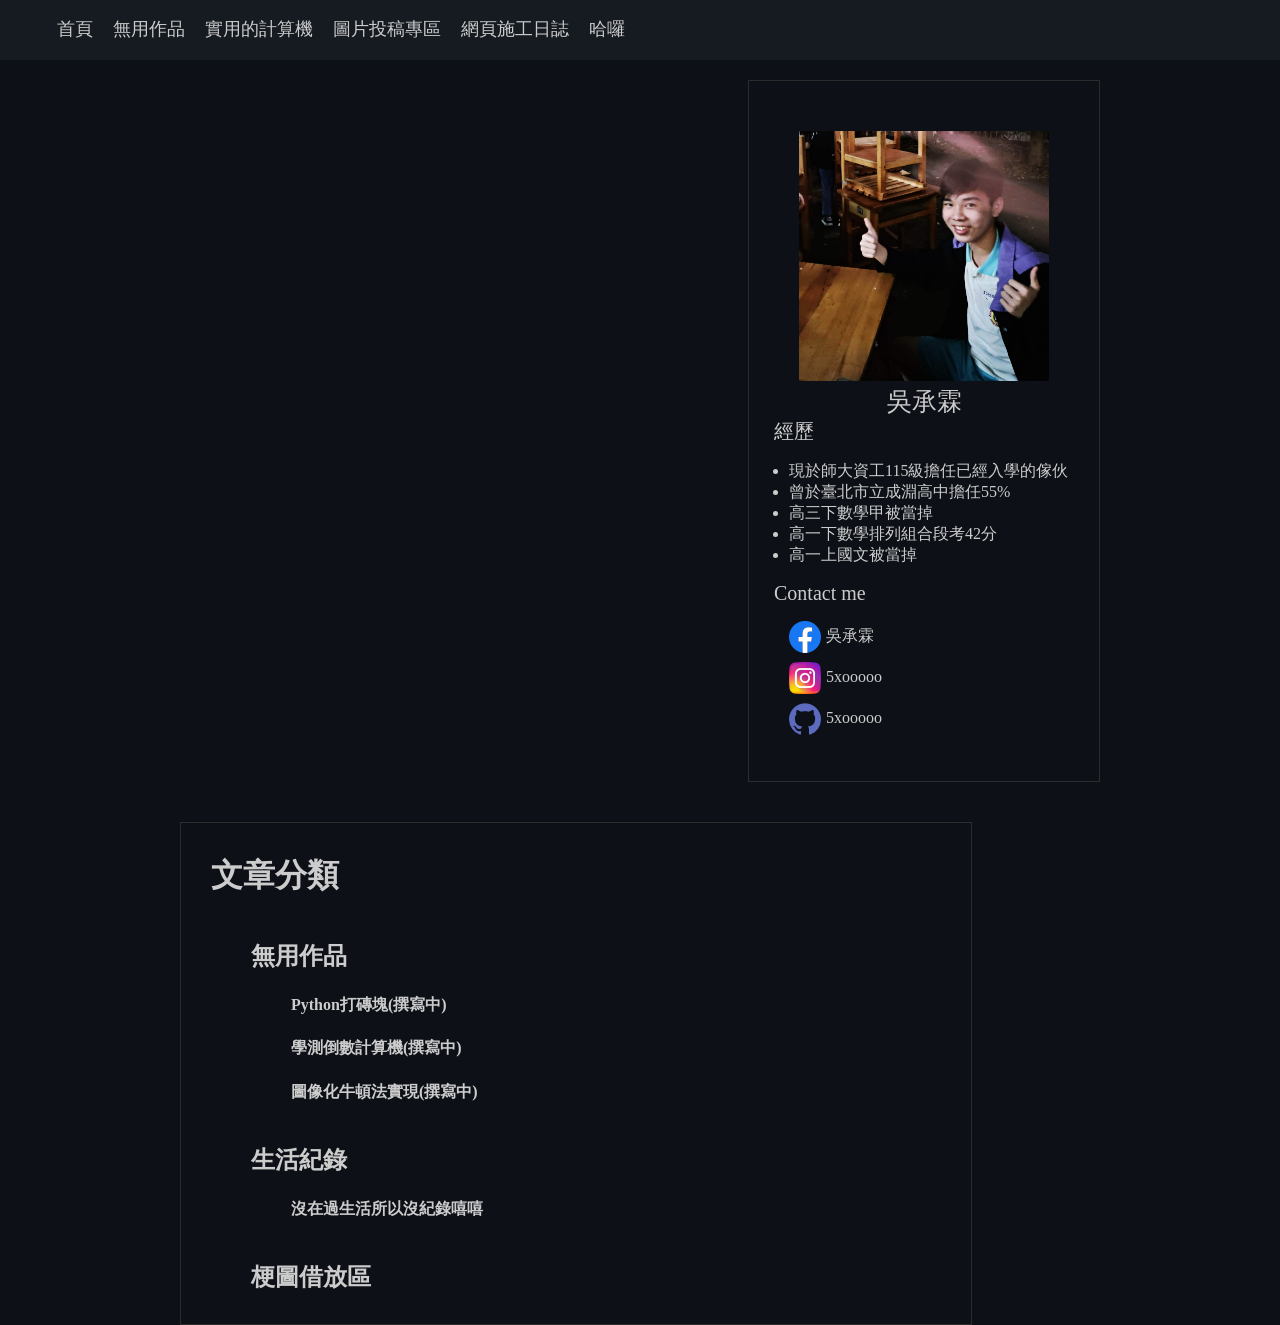
==== index.html @ 376e7422 "update changelog" ====
<!DOCTYPE html>
<html lang="en">
<head>
    <meta charset="UTF-8">
    <meta http-equiv="X-UA-Compatible" content="IE=edge">
    <meta name="viewport" content="width=device-width, initial-scale=1.0">
    <title>想不到標題</title>
    <link rel="stylesheet" href="style.css">
</head>
<body bgcolor="#0D1117">
    <script>
        window.fbAsyncInit = function() {
          FB.init({
            appId            : 'your-app-id',
            autoLogAppEvents : true,
            xfbml            : true,
            version          : 'v14.0'
          });
        };
      </script>
      <script async defer crossorigin="anonymous" src="https://connect.facebook.net/en_US/sdk.js"></script>
    <div id="fb-root"></div>
        <script async defer crossorigin="anonymous" 
        src="https://connect.facebook.net/zh_TW/sdk.js#xfbml=1&version=v14.0" nonce="ntwYewx9">
    </script>
    <!-- <div id="description" class="text">
            <font size="6">
                對標題有什麼好想法的歡迎告訴我 感激不盡
            </font><br>
    </div> -->

    <!-- <hr size="1px" color="#C3C3C3"> -->

    <div id="catalog">
        <div><ul>
            <li><a href="index.html">
                <font size="4">首頁</font>
            </a></li>
            <li><a href="articles/project.html">
                <font size="4">無用作品</font>
            </a></li>
            <li><a href="cal/cal.html">
                <font size="4">實用的計算機</font>
            </a></li>
            <li><a href="submit_img.html">
                <font size="4">圖片投稿專區</font>
            </a></li>
            <li><a href="changelog.html">
                <font size="4">網頁施工日誌</font>
            </a></li>
            <li><a href="nggyu/nggyu.html">
                <font size="4">哈囉</font>
            </a></li>
        </ul></div>
    </div>
    <!-- <hr size="1px" color="#C3C3C3"> -->

    <div class="introduction">
        <div id="myphoto">
            <img src="image/myphoto.jpg" width="250px" height="250px">
        </div>
        <div id="name">吳承霖</div>
        <div id="exp_title">經歷</div>
        <div id="exp">
            <ul>
                <li>現於師大資工115級擔任已經入學的傢伙</li>
                <li>曾於臺北市立成淵高中擔任55%</li>
                <li>高三下數學甲被當掉</li>
                <li>高一下數學排列組合段考42分</li>
                <li>高一上國文被當掉</li>
            </ul>
        </div>
        <div id="acc_title" style="margin-bottom: 0px;">Contact me</div>
        <div id="account">
            <ul>
                <li>
                    <div class="icon"><img src="image/facebook.png"></div>
                    <a href="https://www.facebook.com/profile.php?id=100003945487769">吳承霖</a>
                </li>
                <li>
                    <div class="icon"><img src="image/instagram.png"></div>
                    <a href="https://www.instagram.com/5xooooo/">5xooooo</a>
                </li>
                <li>
                    <div class="icon"><img src="image/github.png"></div>
                    <a href="https://github.com/5xooooo">5xooooo</a>
                </li>
            </ul>
        </div>
    </div>

    <!-- content_width = 1140px -->
    <div class="content">
        <h1>文章分類</h1>
        <div>
            <h2>無用作品</h2>
            <h4>Python打磚塊(撰寫中)</h4>
            <h4>學測倒數計算機(撰寫中)</h4>
            <h4>圖像化牛頓法實現(撰寫中)</h4>
        </div>
        <div>
            <h2>生活紀錄</h2>
            <h4>沒在過生活所以沒紀錄嘻嘻</h4>
        </div>
        <div>
            <h2>梗圖借放區</h2>
        </div>

    </div>
    <div class="fb-comments" data-href="https://5xooooo.github.io/" data-width="790" data-numposts="5"></div>
    <script src="script.js"></script>
    <!-- https://5xooooo.github.io/ -->
</body>
</html>
---- style.css ----
@font-face {
    font-family: bodytext;
    src:url(NotoSerifTC-SemiBold.otf) format("opentype"),
        local(msjh);
         
}

body{
    font-family: bodytext;
    margin: 0px;
    /* background-image: url("https://i.pinimg.com/originals/69/17/c3/6917c33f31912b1a7628cf3529fda4fc.jpg");
    background-size: 15%;
    background-attachment: fixed; */
}

hr{
    margin: 0px;
    margin-bottom: 0px;
}

div{
    opacity: 1;
}

#description{
    text-align: center;
    line-height: 80px;
    height: 80px;
    background-color: #161B22;
    color: #ccc;
    margin: 0px;
}

#catalog{
    list-style: none;
    background-color: #161B22;
    padding-top: 10px;
    padding-bottom: 10px;
    margin: 0px;
    height: 40px;
}

#catalog ul{
    display: flex;
    align-items: center;
    margin: 7px;
}

#catalog li{
    display: block;
    height: 10px;
    margin: 0px;
    float: left;
    /* border-style: solid; */
}

#catalog li a{
    text-decoration: none;
    color: #ccc;
    padding-right: 10px;
    padding-left: 10px;
    padding-top: 3px;
    padding-bottom: 3px;
    /* border: 1px solid #000; */
}

#catalog li a:hover{
    color: #929292;;
}

.introduction{
    width: 350px;
    height: 700px;
    float: right;
    margin-top: 20px;
    margin-right: 180px;
    margin-bottom: 20px;
    /* background-color: #0D1111; */
    color: #ccc;
    border: 0.1px solid #2c2c2c;
}

#myphoto{
    margin: 50px 50px 0px 50px;
}

#name{
    font-size: 25px;
    text-align: center;
    margin-top: 0px;
}

#exp_title, #acc_title{
    margin-left: 25px;
    font-size: 20px;
}

#exp ul li{
    /* list-style: none; */
    /* float: left; */
    position: relative;
    word-wrap: break-word;
    margin-right: 20px;
}

#account ul li{
    list-style: none;
    display: flex;
}

.icon{
    margin-bottom: 5px;
}

#account ul li a{
    height: 30px;
    display: flex;
    align-items: center;
    margin-top: 0px;
    margin-left: 5px;
    text-decoration: none;
    color: #ccc;
}

#account ul li a:hover{
    color: #929292;
}

.content{
    width: 770px;
    height: auto;
    /* background-color: #20252C; */
    color: #ccc;
    float: left;
    margin-top: 20px;
    margin-left: 180px;
    border: 1px solid #2c2c2c;
    padding: 10px;
}

.content h1{
    padding-left: 20px;
}
/* 9.4改為article */

.content h2{
    padding-left: 60px;
    padding-top: 20px;
    padding-bottom: 1px;
}

.content h4{
    padding-left: 100px;
    padding-top: 1px;
}

#memecat{
    float:left;
    margin-left: 60px;
    margin-top: 20px;
    margin-bottom: 50px;
}

.fb-comments{
    background: #0D1117;
    color: #ccc;
    position: relative;
    margin-left: 180px;
    margin-top: 10px;
}
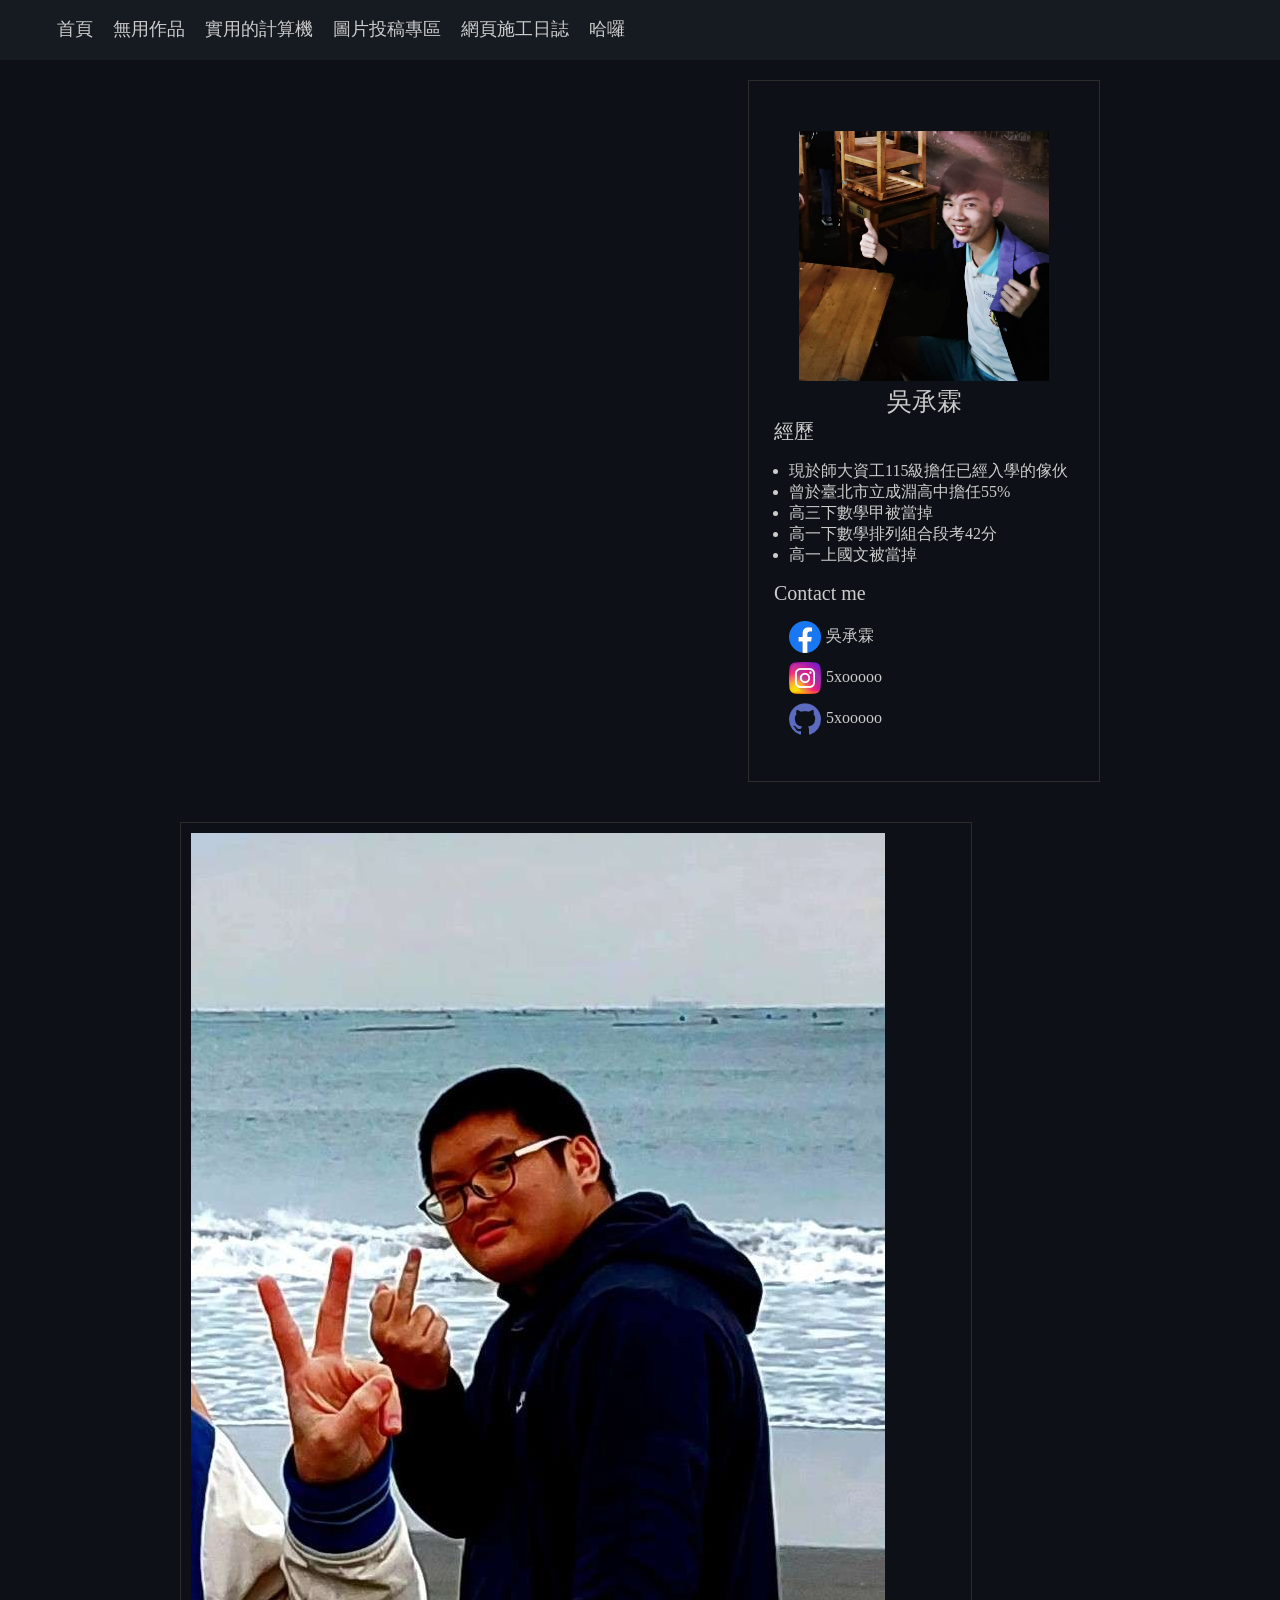
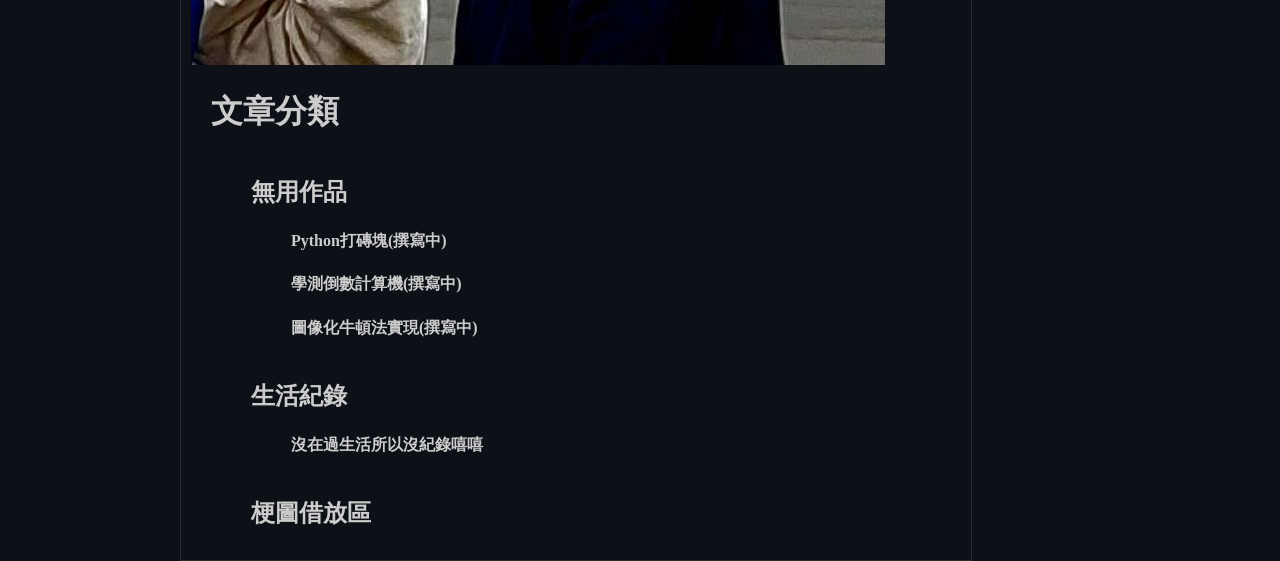
==== commit bbc93bbf: "add middle finger" ====
--- a/index.html
+++ b/index.html
@@ -91,6 +91,7 @@
 
     <!-- content_width = 1140px -->
     <div class="content">
+        <img src="/image/middle_finger.jpg">
         <h1>文章分類</h1>
         <div>
             <h2>無用作品</h2>
@@ -107,7 +108,7 @@
         </div>
 
     </div>
-    <div class="fb-comments" data-href="https://5xooooo.github.io/" data-width="790" data-numposts="5"></div>
+    <div class="fb-comments" data-href="https://5xooooo.github.io/" data-width="790" data-numposts="5" data-colorscheme="dark"></div>
     <script src="script.js"></script>
     <!-- https://5xooooo.github.io/ -->
 </body>
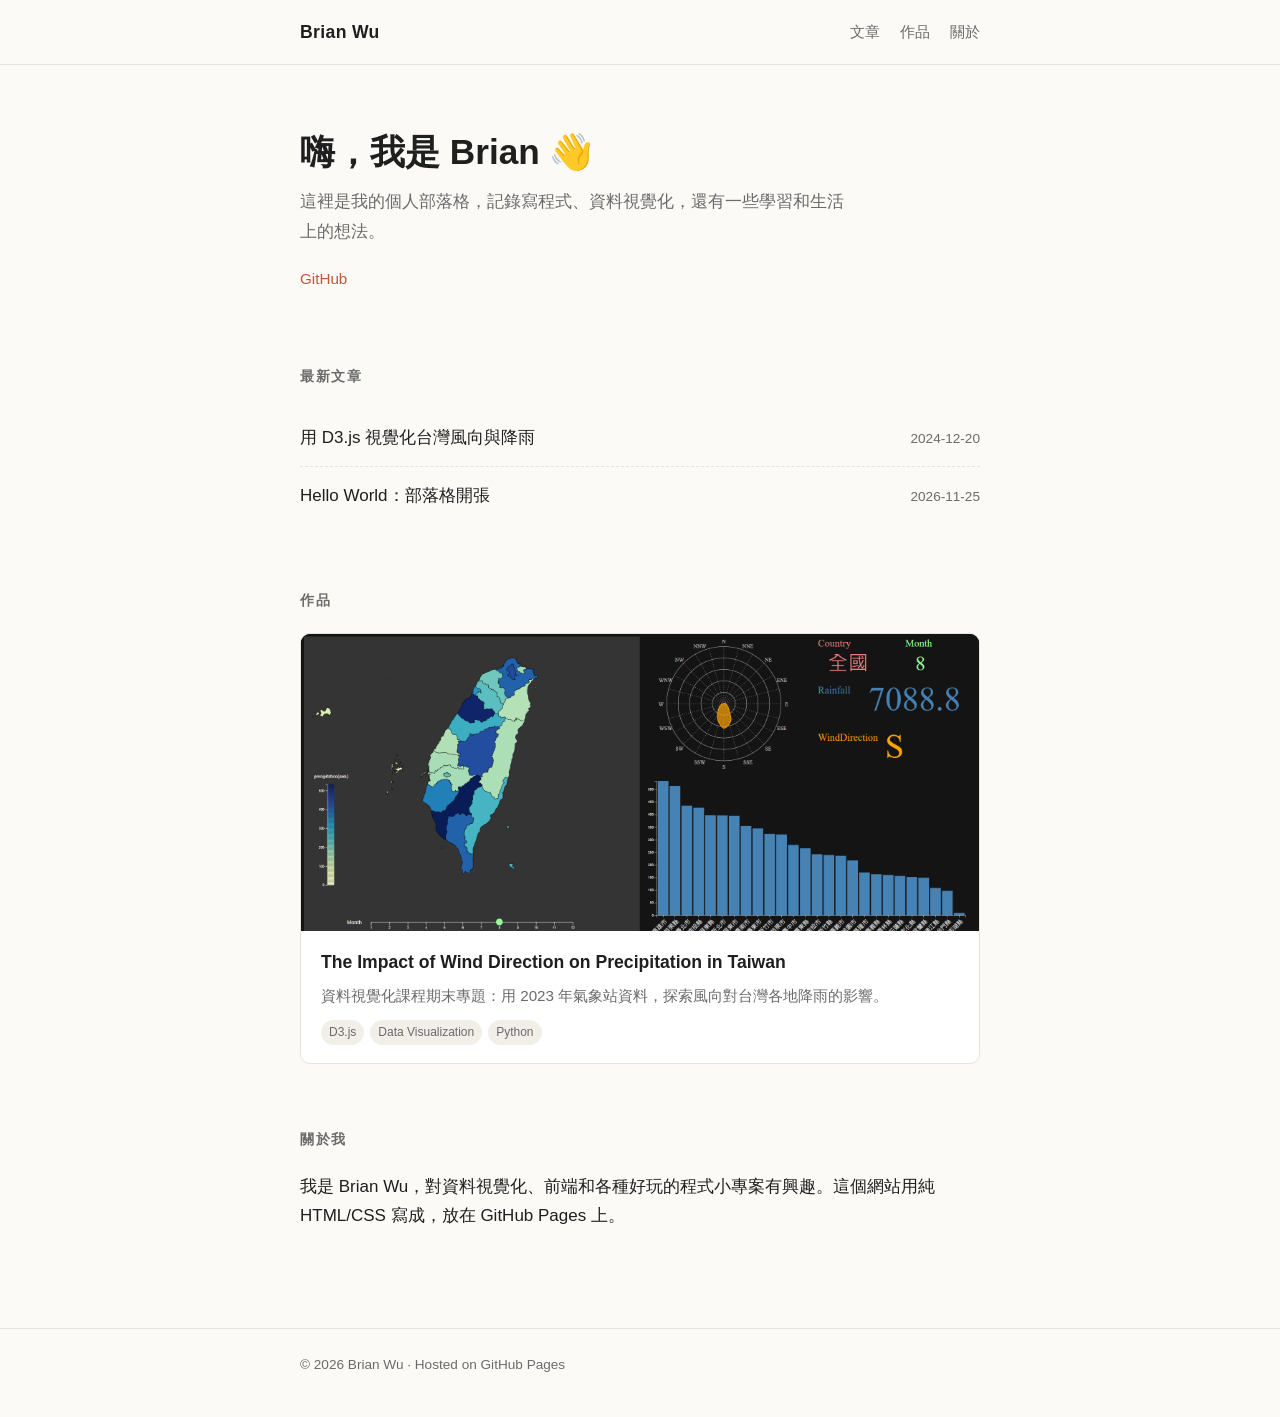
==== commit ef16f9bf: "Turn homepage into personal blog, move final project demo to /DataVisDemo" ====
--- a/index.html
+++ b/index.html
@@ -1,115 +1,73 @@
-<!DOCTYPE html>
-<html lang="en">
+<!doctype html>
+<html lang="zh-Hant">
 <head>
-    <meta charset="UTF-8">
-    <meta http-equiv="X-UA-Compatible" content="IE=edge">
-    <meta name="viewport" content="width=device-width, initial-scale=1.0">
-    <title>想不到標題</title>
-    <link rel="stylesheet" href="style.css">
+  <meta charset="utf-8">
+  <meta name="viewport" content="width=device-width, initial-scale=1">
+  <meta name="description" content="Brian Wu 的個人部落格：寫程式、資料視覺化與生活紀錄。">
+  <title>Brian Wu</title>
+  <link rel="stylesheet" href="style.css">
 </head>
-<body bgcolor="#0D1117">
-    <script>
-        window.fbAsyncInit = function() {
-          FB.init({
-            appId            : 'your-app-id',
-            autoLogAppEvents : true,
-            xfbml            : true,
-            version          : 'v14.0'
-          });
-        };
-      </script>
-      <script async defer crossorigin="anonymous" src="https://connect.facebook.net/en_US/sdk.js"></script>
-    <div id="fb-root"></div>
-        <script async defer crossorigin="anonymous" 
-        src="https://connect.facebook.net/zh_TW/sdk.js#xfbml=1&version=v14.0" nonce="ntwYewx9">
-    </script>
-    <!-- <div id="description" class="text">
-            <font size="6">
-                對標題有什麼好想法的歡迎告訴我 感激不盡
-            </font><br>
-    </div> -->
+<body>
+  <header class="site-header">
+    <div class="wrap">
+      <a class="logo" href="./">Brian Wu</a>
+      <nav class="nav">
+        <a href="#posts">文章</a>
+        <a href="#projects">作品</a>
+        <a href="#about">關於</a>
+      </nav>
+    </div>
+  </header>
 
-    <!-- <hr size="1px" color="#C3C3C3"> -->
-
-    <div id="catalog">
-        <div><ul>
-            <li><a href="index.html">
-                <font size="4">首頁</font>
-            </a></li>
-            <li><a href="articles/project.html">
-                <font size="4">無用作品</font>
-            </a></li>
-            <li><a href="cal/cal.html">
-                <font size="4">實用的計算機</font>
-            </a></li>
-            <li><a href="submit_img.html">
-                <font size="4">圖片投稿專區</font>
-            </a></li>
-            <li><a href="changelog.html">
-                <font size="4">網頁施工日誌</font>
-            </a></li>
-            <li><a href="nggyu/nggyu.html">
-                <font size="4">哈囉</font>
-            </a></li>
-        </ul></div>
-    </div>
-    <!-- <hr size="1px" color="#C3C3C3"> -->
-
-    <div class="introduction">
-        <div id="myphoto">
-            <img src="image/myphoto.jpg" width="250px" height="250px">
-        </div>
-        <div id="name">吳承霖</div>
-        <div id="exp_title">經歷</div>
-        <div id="exp">
-            <ul>
-                <li>現於師大資工115級擔任已經入學的傢伙</li>
-                <li>曾於臺北市立成淵高中擔任55%</li>
-                <li>高三下數學甲被當掉</li>
-                <li>高一下數學排列組合段考42分</li>
-                <li>高一上國文被當掉</li>
-            </ul>
-        </div>
-        <div id="acc_title" style="margin-bottom: 0px;">Contact me</div>
-        <div id="account">
-            <ul>
-                <li>
-                    <div class="icon"><img src="image/facebook.png"></div>
-                    <a href="https://www.facebook.com/profile.php?id=100003945487769">吳承霖</a>
-                </li>
-                <li>
-                    <div class="icon"><img src="image/instagram.png"></div>
-                    <a href="https://www.instagram.com/5xooooo/">5xooooo</a>
-                </li>
-                <li>
-                    <div class="icon"><img src="image/github.png"></div>
-                    <a href="https://github.com/5xooooo">5xooooo</a>
-                </li>
-            </ul>
-        </div>
+  <main class="wrap">
+    <div class="hero">
+      <h1>嗨，我是 Brian 👋</h1>
+      <p>這裡是我的個人部落格，記錄寫程式、資料視覺化，還有一些學習和生活上的想法。</p>
+      <div class="socials">
+        <a href="https://github.com/5xooooo">GitHub</a>
+      </div>
     </div>
 
-    <!-- content_width = 1140px -->
-    <div class="content">
-        <img src="/image/middle_finger.jpg">
-        <h1>文章分類</h1>
-        <div>
-            <h2>無用作品</h2>
-            <h4>Python打磚塊(撰寫中)</h4>
-            <h4>學測倒數計算機(撰寫中)</h4>
-            <h4>圖像化牛頓法實現(撰寫中)</h4>
-        </div>
-        <div>
-            <h2>生活紀錄</h2>
-            <h4>沒在過生活所以沒紀錄嘻嘻</h4>
-        </div>
-        <div>
-            <h2>梗圖借放區</h2>
-        </div>
+    <section id="posts">
+      <h2>最新文章</h2>
+      <ul class="post-list">
+        <li>
+          <a href="posts/taiwan-wind-rainfall.html">用 D3.js 視覺化台灣風向與降雨</a>
+          <time datetime="2024-12-20">2024-12-20</time>
+        </li>
+        <li>
+          <a href="posts/hello-world.html">Hello World：部落格開張</a>
+          <time datetime="2026-11-25">2026-11-25</time>
+        </li>
+      </ul>
+    </section>
 
-    </div>
-    <div class="fb-comments" data-href="https://5xooooo.github.io/" data-width="790" data-numposts="5" data-colorscheme="dark"></div>
-    <script src="script.js"></script>
-    <!-- https://5xooooo.github.io/ -->
+    <section id="projects">
+      <h2>作品</h2>
+      <div class="projects">
+        <a class="card" href="DataVisDemo/">
+          <img src="DataVisDemo/screenshot.png" alt="台灣風向與降雨視覺化截圖" loading="lazy">
+          <div class="card-body">
+            <h3>The Impact of Wind Direction on Precipitation in Taiwan</h3>
+            <p>資料視覺化課程期末專題：用 2023 年氣象站資料，探索風向對台灣各地降雨的影響。</p>
+            <div class="tags">
+              <span class="tag">D3.js</span>
+              <span class="tag">Data Visualization</span>
+              <span class="tag">Python</span>
+            </div>
+          </div>
+        </a>
+      </div>
+    </section>
+
+    <section id="about">
+      <h2>關於我</h2>
+      <p>我是 Brian Wu，對資料視覺化、前端和各種好玩的程式小專案有興趣。這個網站用純 HTML/CSS 寫成，放在 GitHub Pages 上。</p>
+    </section>
+  </main>
+
+  <footer class="site-footer">
+    <div class="wrap">© 2026 Brian Wu · Hosted on GitHub Pages</div>
+  </footer>
 </body>
-</html>+</html>
--- a/style.css
+++ b/style.css
@@ -1,170 +1,170 @@
-@font-face {
-    font-family: bodytext;
-    src:url(NotoSerifTC-SemiBold.otf) format("opentype"),
-        local(msjh);
-         
+:root {
+  --bg: #fbfaf7;
+  --surface: #ffffff;
+  --text: #1f1f1f;
+  --muted: #6b6b6b;
+  --border: #e6e3dc;
+  --accent: #c2553a;
+  --code-bg: #f2efe9;
+  color-scheme: light;
 }
 
-body{
-    font-family: bodytext;
-    margin: 0px;
-    /* background-image: url("https://i.pinimg.com/originals/69/17/c3/6917c33f31912b1a7628cf3529fda4fc.jpg");
-    background-size: 15%;
-    background-attachment: fixed; */
+@media (prefers-color-scheme: dark) {
+  :root {
+    --bg: #141414;
+    --surface: #1c1c1c;
+    --text: #e8e6e1;
+    --muted: #9a978f;
+    --border: #2c2b28;
+    --accent: #e98a6f;
+    --code-bg: #232220;
+    color-scheme: dark;
+  }
 }
 
-hr{
-    margin: 0px;
-    margin-bottom: 0px;
+* { box-sizing: border-box; }
+
+html { -webkit-text-size-adjust: 100%; }
+
+body {
+  margin: 0;
+  background: var(--bg);
+  color: var(--text);
+  font-family: "Noto Sans TC", -apple-system, BlinkMacSystemFont, "Segoe UI", "PingFang TC", "Microsoft JhengHei", sans-serif;
+  font-size: 17px;
+  line-height: 1.75;
 }
 
-div{
-    opacity: 1;
+a { color: var(--accent); text-decoration: none; }
+a:hover { text-decoration: underline; }
+
+.wrap {
+  max-width: 720px;
+  margin: 0 auto;
+  padding: 0 20px;
 }
 
-#description{
-    text-align: center;
-    line-height: 80px;
-    height: 80px;
-    background-color: #161B22;
-    color: #ccc;
-    margin: 0px;
+/* Header */
+.site-header {
+  border-bottom: 1px solid var(--border);
+}
+.site-header .wrap {
+  display: flex;
+  align-items: center;
+  justify-content: space-between;
+  gap: 16px;
+  height: 64px;
+}
+.logo {
+  font-weight: 700;
+  font-size: 1.1rem;
+  color: var(--text);
+  letter-spacing: 0.02em;
+}
+.logo:hover { text-decoration: none; }
+.nav { display: flex; gap: 20px; font-size: 0.95rem; }
+.nav a { color: var(--muted); }
+.nav a:hover { color: var(--text); text-decoration: none; }
+
+/* Hero */
+.hero { padding: 64px 0 40px; }
+.hero h1 {
+  font-size: 2.2rem;
+  line-height: 1.3;
+  margin: 0 0 12px;
+}
+.hero p { color: var(--muted); margin: 0; max-width: 560px; }
+.socials { margin-top: 20px; display: flex; gap: 16px; font-size: 0.95rem; }
+
+/* Sections */
+section { padding: 32px 0; }
+section h2 {
+  font-size: 0.85rem;
+  text-transform: uppercase;
+  letter-spacing: 0.12em;
+  color: var(--muted);
+  margin: 0 0 20px;
+  font-weight: 600;
 }
 
-#catalog{
-    list-style: none;
-    background-color: #161B22;
-    padding-top: 10px;
-    padding-bottom: 10px;
-    margin: 0px;
-    height: 40px;
+/* Post list */
+.post-list { list-style: none; margin: 0; padding: 0; }
+.post-list li {
+  display: flex;
+  justify-content: space-between;
+  align-items: baseline;
+  gap: 16px;
+  padding: 14px 0;
+  border-bottom: 1px dashed var(--border);
+}
+.post-list li:last-child { border-bottom: none; }
+.post-list a { color: var(--text); font-weight: 500; }
+.post-list a:hover { color: var(--accent); text-decoration: none; }
+.post-list time {
+  color: var(--muted);
+  font-size: 0.85rem;
+  white-space: nowrap;
+  font-variant-numeric: tabular-nums;
 }
 
-#catalog ul{
-    display: flex;
-    align-items: center;
-    margin: 7px;
+/* Project cards */
+.projects { display: grid; gap: 16px; }
+.card {
+  display: block;
+  background: var(--surface);
+  border: 1px solid var(--border);
+  border-radius: 10px;
+  overflow: hidden;
+  color: var(--text);
+  transition: border-color 0.15s, transform 0.15s;
+}
+.card:hover { border-color: var(--accent); text-decoration: none; transform: translateY(-2px); }
+.card img {
+  display: block;
+  width: 100%;
+  aspect-ratio: 16 / 7;
+  object-fit: cover;
+  object-position: top left;
+  background: #141414;
+}
+.card-body { padding: 16px 20px 18px; }
+.card h3 { margin: 0 0 6px; font-size: 1.1rem; }
+.card p { margin: 0; color: var(--muted); font-size: 0.95rem; }
+.tags { margin-top: 10px; display: flex; flex-wrap: wrap; gap: 6px; }
+.tag {
+  font-size: 0.75rem;
+  padding: 2px 8px;
+  border-radius: 999px;
+  background: var(--code-bg);
+  color: var(--muted);
 }
 
-#catalog li{
-    display: block;
-    height: 10px;
-    margin: 0px;
-    float: left;
-    /* border-style: solid; */
+/* Article */
+.post { padding: 48px 0 24px; }
+.post h1 { font-size: 2rem; line-height: 1.35; margin: 0 0 8px; }
+.post .meta { color: var(--muted); font-size: 0.9rem; margin-bottom: 32px; }
+.post h2 { font-size: 1.35rem; margin: 40px 0 12px; }
+.post img { max-width: 100%; border-radius: 8px; border: 1px solid var(--border); }
+.post code {
+  background: var(--code-bg);
+  padding: 2px 6px;
+  border-radius: 4px;
+  font-size: 0.9em;
+}
+.back { display: inline-block; margin-top: 32px; font-size: 0.95rem; }
+
+/* Footer */
+.site-footer {
+  border-top: 1px solid var(--border);
+  margin-top: 48px;
+  padding: 24px 0 40px;
+  color: var(--muted);
+  font-size: 0.85rem;
 }
 
-#catalog li a{
-    text-decoration: none;
-    color: #ccc;
-    padding-right: 10px;
-    padding-left: 10px;
-    padding-top: 3px;
-    padding-bottom: 3px;
-    /* border: 1px solid #000; */
+@media (max-width: 520px) {
+  body { font-size: 16px; }
+  .hero { padding: 40px 0 24px; }
+  .hero h1 { font-size: 1.75rem; }
+  .post-list li { flex-direction: column; gap: 2px; }
 }
-
-#catalog li a:hover{
-    color: #929292;;
-}
-
-.introduction{
-    width: 350px;
-    height: 700px;
-    float: right;
-    margin-top: 20px;
-    margin-right: 180px;
-    margin-bottom: 20px;
-    /* background-color: #0D1111; */
-    color: #ccc;
-    border: 0.1px solid #2c2c2c;
-}
-
-#myphoto{
-    margin: 50px 50px 0px 50px;
-}
-
-#name{
-    font-size: 25px;
-    text-align: center;
-    margin-top: 0px;
-}
-
-#exp_title, #acc_title{
-    margin-left: 25px;
-    font-size: 20px;
-}
-
-#exp ul li{
-    /* list-style: none; */
-    /* float: left; */
-    position: relative;
-    word-wrap: break-word;
-    margin-right: 20px;
-}
-
-#account ul li{
-    list-style: none;
-    display: flex;
-}
-
-.icon{
-    margin-bottom: 5px;
-}
-
-#account ul li a{
-    height: 30px;
-    display: flex;
-    align-items: center;
-    margin-top: 0px;
-    margin-left: 5px;
-    text-decoration: none;
-    color: #ccc;
-}
-
-#account ul li a:hover{
-    color: #929292;
-}
-
-.content{
-    width: 770px;
-    height: auto;
-    /* background-color: #20252C; */
-    color: #ccc;
-    float: left;
-    margin-top: 20px;
-    margin-left: 180px;
-    border: 1px solid #2c2c2c;
-    padding: 10px;
-}
-
-.content h1{
-    padding-left: 20px;
-}
-/* 9.4改為article */
-
-.content h2{
-    padding-left: 60px;
-    padding-top: 20px;
-    padding-bottom: 1px;
-}
-
-.content h4{
-    padding-left: 100px;
-    padding-top: 1px;
-}
-
-#memecat{
-    float:left;
-    margin-left: 60px;
-    margin-top: 20px;
-    margin-bottom: 50px;
-}
-
-.fb-comments{
-    background: #0D1117;
-    color: #ccc;
-    position: relative;
-    margin-left: 180px;
-    margin-top: 10px;
-}
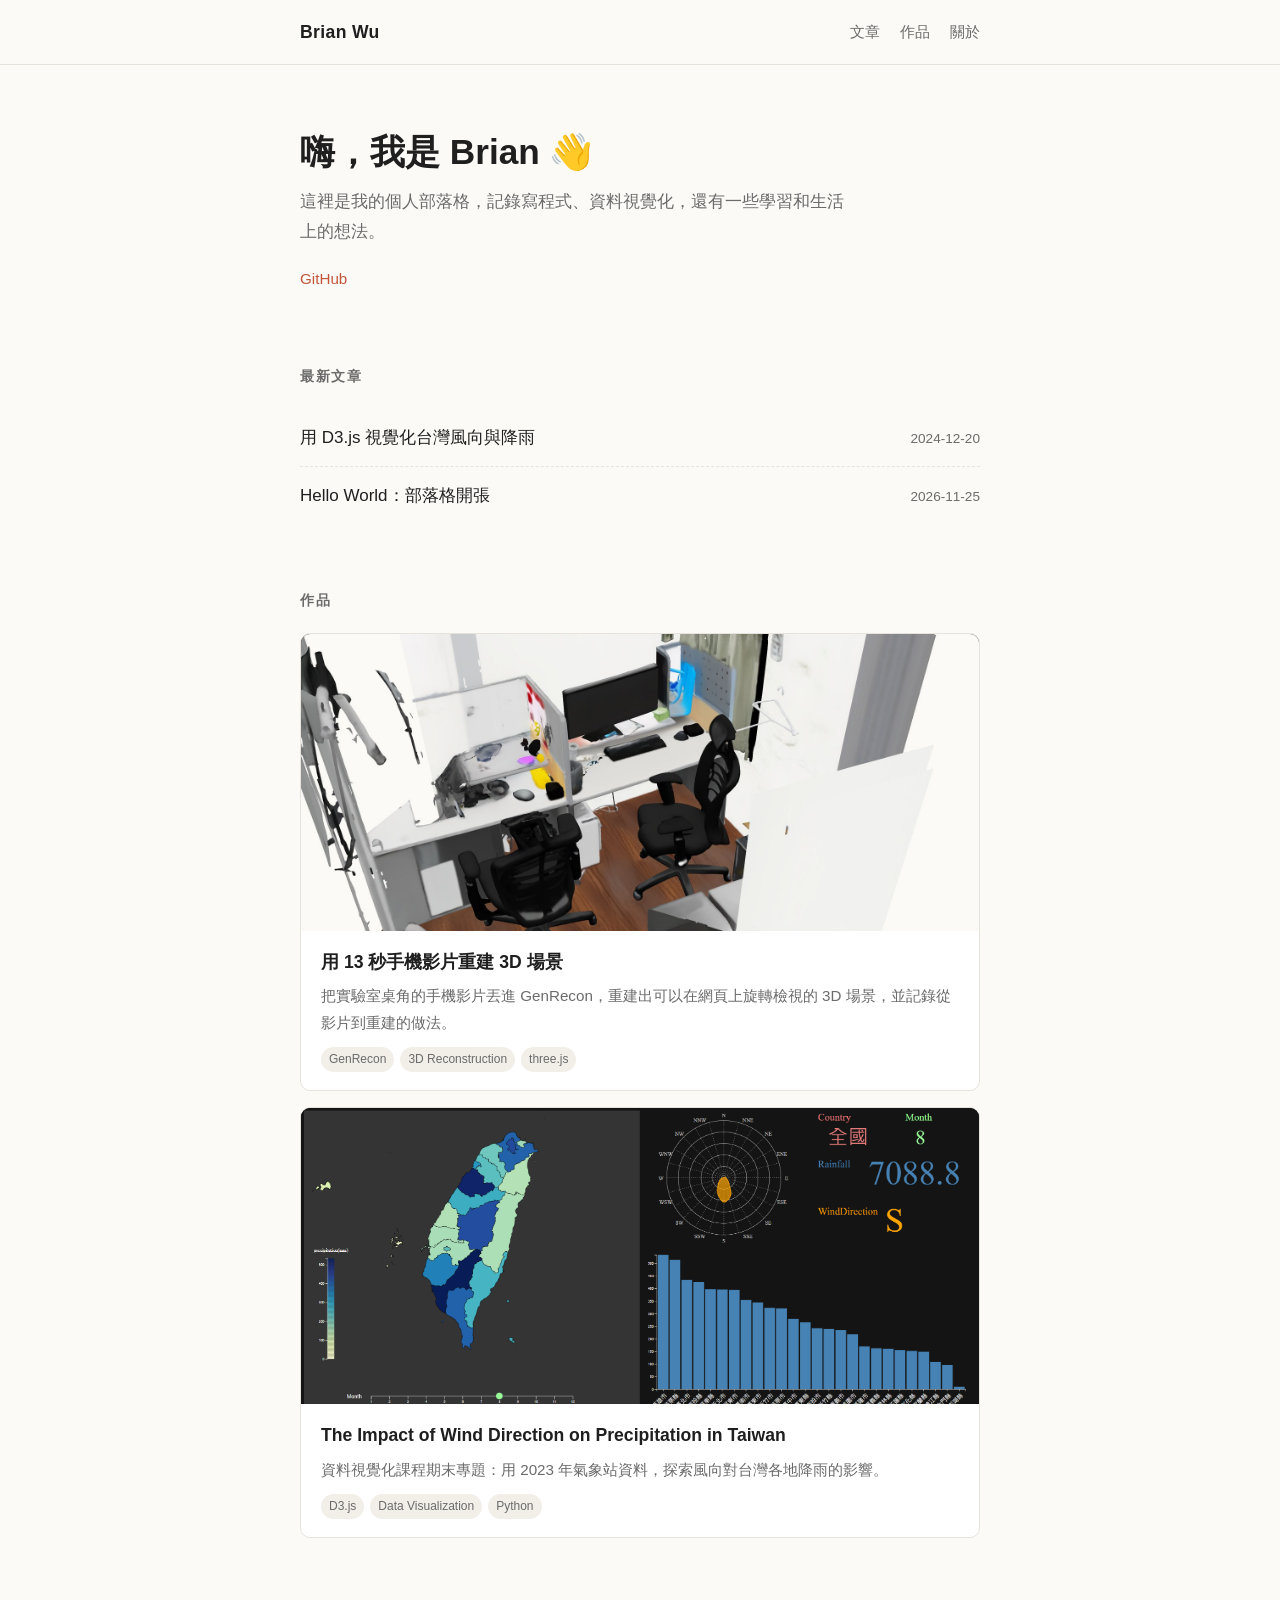
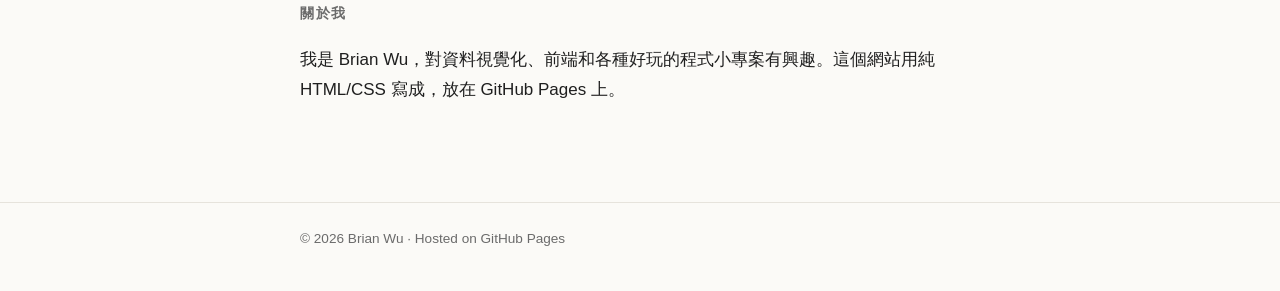
==== commit 30812066: "Turn GenRecon viewer into a write-up page and link it from the homepage - genrecon-desk/: blog-style" ====
--- a/index.html
+++ b/index.html
@@ -45,6 +45,18 @@
     <section id="projects">
       <h2>作品</h2>
       <div class="projects">
+        <a class="card" href="genrecon-desk/">
+          <img src="genrecon-desk/cover.jpg" alt="從斜上方看重建出來的實驗室桌角 3D 場景：兩張辦公椅、桌面和螢幕" loading="lazy">
+          <div class="card-body">
+            <h3>用 13 秒手機影片重建 3D 場景</h3>
+            <p>把實驗室桌角的手機影片丟進 GenRecon，重建出可以在網頁上旋轉檢視的 3D 場景，並記錄從影片到重建的做法。</p>
+            <div class="tags">
+              <span class="tag">GenRecon</span>
+              <span class="tag">3D Reconstruction</span>
+              <span class="tag">three.js</span>
+            </div>
+          </div>
+        </a>
         <a class="card" href="DataVisDemo/">
           <img src="DataVisDemo/screenshot.png" alt="台灣風向與降雨視覺化截圖" loading="lazy">
           <div class="card-body">
